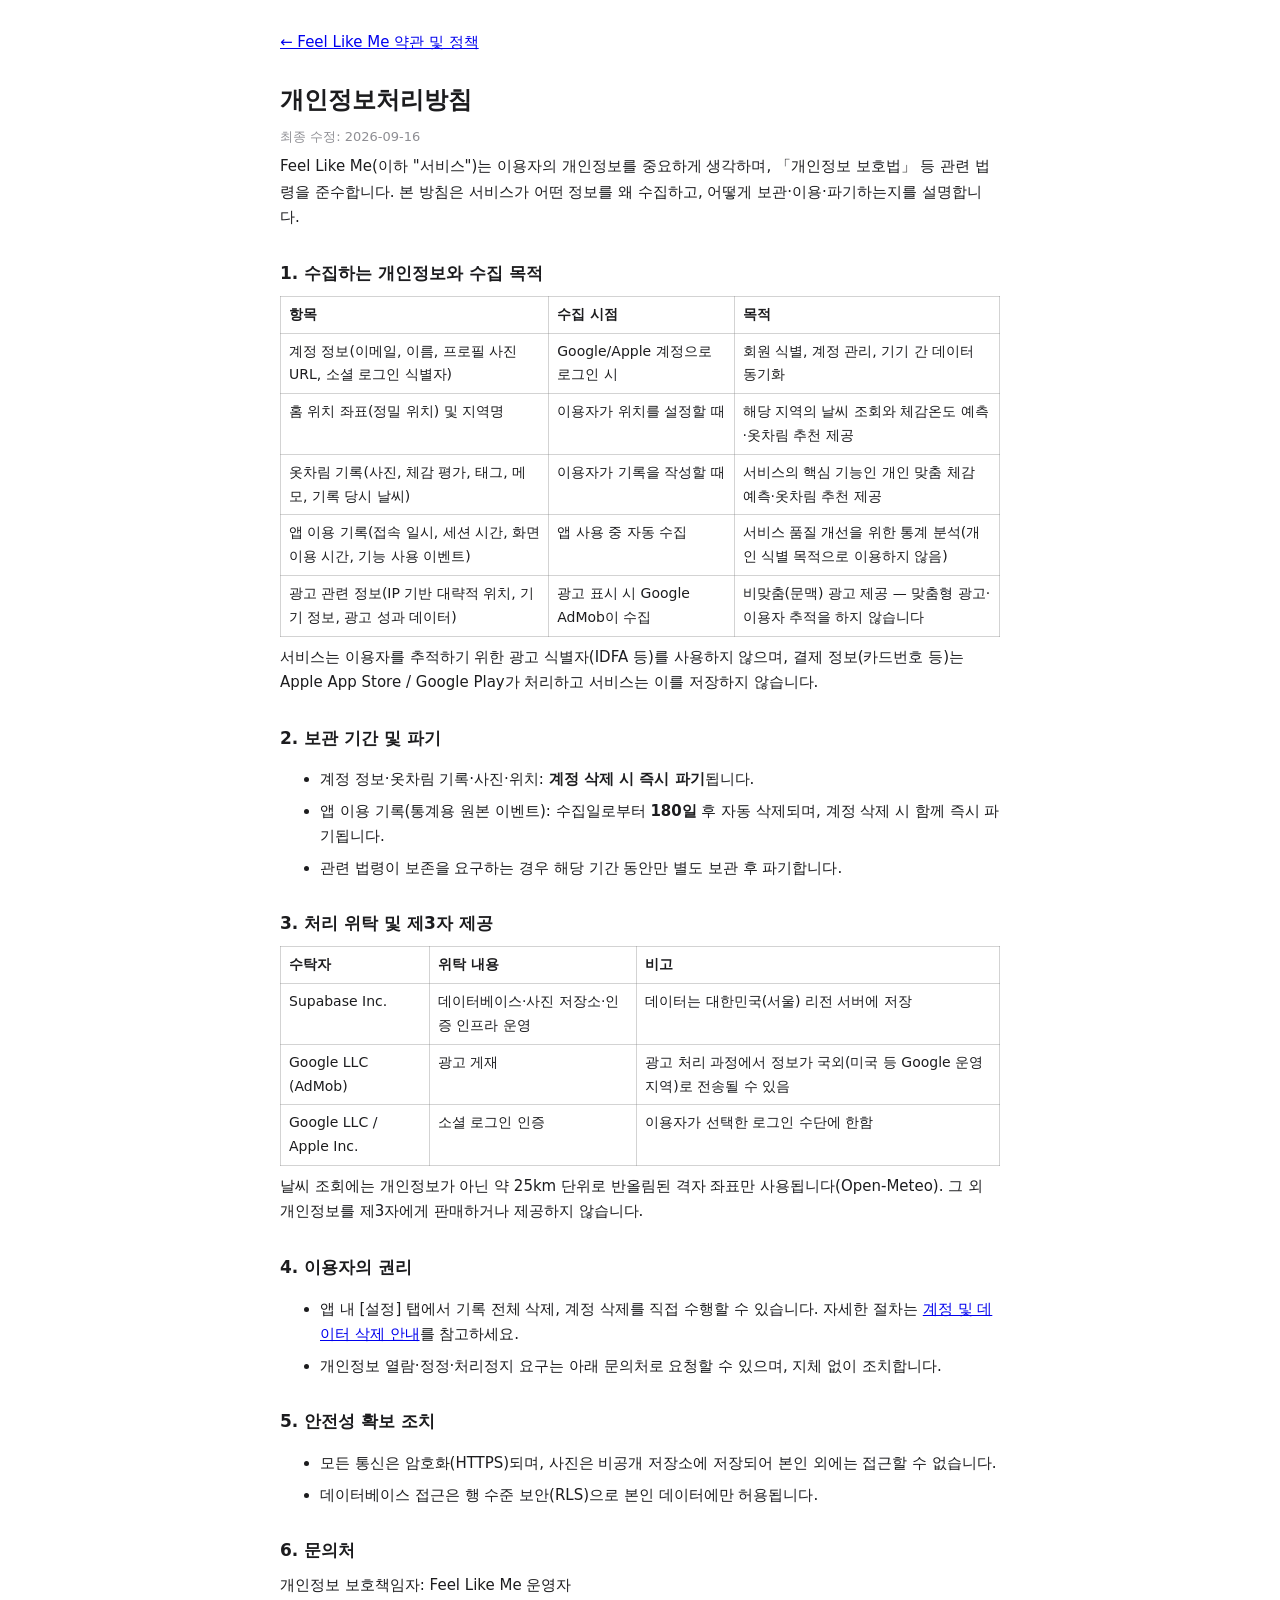
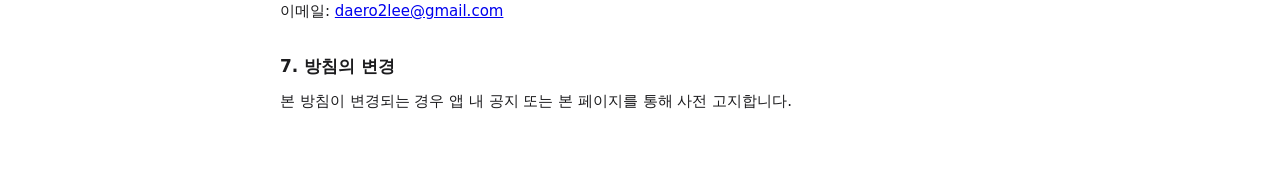
==== privacy.html @ 42bf34b6 "Feel Like Me 약관·개인정보처리방침·계정삭제 안내" ====
<!doctype html>
<html lang="ko">
<head>
<meta charset="utf-8"><meta name="viewport" content="width=device-width, initial-scale=1">
<title>Feel Like Me — 개인정보처리방침</title>
<link rel="stylesheet" href="style.css">
</head>
<body>
<p><a href="index.html">← Feel Like Me 약관 및 정책</a></p>
<h1>개인정보처리방침</h1>
<p class="meta">최종 수정: 2026-09-16</p>

<p>Feel Like Me(이하 "서비스")는 이용자의 개인정보를 중요하게 생각하며, 「개인정보 보호법」 등 관련 법령을 준수합니다. 본 방침은 서비스가 어떤 정보를 왜 수집하고, 어떻게 보관·이용·파기하는지를 설명합니다.</p>

<h2>1. 수집하는 개인정보와 수집 목적</h2>
<table>
  <tr><th>항목</th><th>수집 시점</th><th>목적</th></tr>
  <tr><td>계정 정보(이메일, 이름, 프로필 사진 URL, 소셜 로그인 식별자)</td><td>Google/Apple 계정으로 로그인 시</td><td>회원 식별, 계정 관리, 기기 간 데이터 동기화</td></tr>
  <tr><td>홈 위치 좌표(정밀 위치) 및 지역명</td><td>이용자가 위치를 설정할 때</td><td>해당 지역의 날씨 조회와 체감온도 예측·옷차림 추천 제공</td></tr>
  <tr><td>옷차림 기록(사진, 체감 평가, 태그, 메모, 기록 당시 날씨)</td><td>이용자가 기록을 작성할 때</td><td>서비스의 핵심 기능인 개인 맞춤 체감 예측·옷차림 추천 제공</td></tr>
  <tr><td>앱 이용 기록(접속 일시, 세션 시간, 화면 이용 시간, 기능 사용 이벤트)</td><td>앱 사용 중 자동 수집</td><td>서비스 품질 개선을 위한 통계 분석(개인 식별 목적으로 이용하지 않음)</td></tr>
  <tr><td>광고 관련 정보(IP 기반 대략적 위치, 기기 정보, 광고 성과 데이터)</td><td>광고 표시 시 Google AdMob이 수집</td><td>비맞춤(문맥) 광고 제공 — 맞춤형 광고·이용자 추적을 하지 않습니다</td></tr>
</table>
<p>서비스는 이용자를 추적하기 위한 광고 식별자(IDFA 등)를 사용하지 않으며, 결제 정보(카드번호 등)는 Apple App Store / Google Play가 처리하고 서비스는 이를 저장하지 않습니다.</p>

<h2>2. 보관 기간 및 파기</h2>
<ul>
  <li>계정 정보·옷차림 기록·사진·위치: <b>계정 삭제 시 즉시 파기</b>됩니다.</li>
  <li>앱 이용 기록(통계용 원본 이벤트): 수집일로부터 <b>180일</b> 후 자동 삭제되며, 계정 삭제 시 함께 즉시 파기됩니다.</li>
  <li>관련 법령이 보존을 요구하는 경우 해당 기간 동안만 별도 보관 후 파기합니다.</li>
</ul>

<h2>3. 처리 위탁 및 제3자 제공</h2>
<table>
  <tr><th>수탁자</th><th>위탁 내용</th><th>비고</th></tr>
  <tr><td>Supabase Inc.</td><td>데이터베이스·사진 저장소·인증 인프라 운영</td><td>데이터는 대한민국(서울) 리전 서버에 저장</td></tr>
  <tr><td>Google LLC (AdMob)</td><td>광고 게재</td><td>광고 처리 과정에서 정보가 국외(미국 등 Google 운영 지역)로 전송될 수 있음</td></tr>
  <tr><td>Google LLC / Apple Inc.</td><td>소셜 로그인 인증</td><td>이용자가 선택한 로그인 수단에 한함</td></tr>
</table>
<p>날씨 조회에는 개인정보가 아닌 약 25km 단위로 반올림된 격자 좌표만 사용됩니다(Open-Meteo). 그 외 개인정보를 제3자에게 판매하거나 제공하지 않습니다.</p>

<h2>4. 이용자의 권리</h2>
<ul>
  <li>앱 내 [설정] 탭에서 기록 전체 삭제, 계정 삭제를 직접 수행할 수 있습니다. 자세한 절차는 <a href="account-deletion.html">계정 및 데이터 삭제 안내</a>를 참고하세요.</li>
  <li>개인정보 열람·정정·처리정지 요구는 아래 문의처로 요청할 수 있으며, 지체 없이 조치합니다.</li>
</ul>

<h2>5. 안전성 확보 조치</h2>
<ul>
  <li>모든 통신은 암호화(HTTPS)되며, 사진은 비공개 저장소에 저장되어 본인 외에는 접근할 수 없습니다.</li>
  <li>데이터베이스 접근은 행 수준 보안(RLS)으로 본인 데이터에만 허용됩니다.</li>
</ul>

<h2>6. 문의처</h2>
<p>개인정보 보호책임자: Feel Like Me 운영자<br>
이메일: <a href="mailto:daero2lee@gmail.com">daero2lee@gmail.com</a></p>

<h2>7. 방침의 변경</h2>
<p>본 방침이 변경되는 경우 앱 내 공지 또는 본 페이지를 통해 사전 고지합니다.</p>
</body>
</html>
---- style.css ----
:root { color-scheme: light dark; }
body { max-width: 720px; margin: 0 auto; padding: 24px 20px 64px;
       font: 15px/1.7 -apple-system, system-ui, "Apple SD Gothic Neo", sans-serif;
       color: #1c1c1e; background: #fff; }
@media (prefers-color-scheme: dark) { body { color: #e5e5ea; background: #151a26; } a { color: #8ab4ff; } }
h1 { font-size: 24px; margin: 24px 0 4px; }
h2 { font-size: 17px; margin: 28px 0 8px; }
p, li { margin: 6px 0; }
table { border-collapse: collapse; width: 100%; font-size: 14px; margin: 8px 0; }
th, td { border: 1px solid rgba(128,128,128,.35); padding: 6px 8px; text-align: left; vertical-align: top; }
.meta { color: #8e8e93; font-size: 13px; }
.brand { color: #4a90d9; font-weight: 700; }
nav a { margin-right: 12px; }
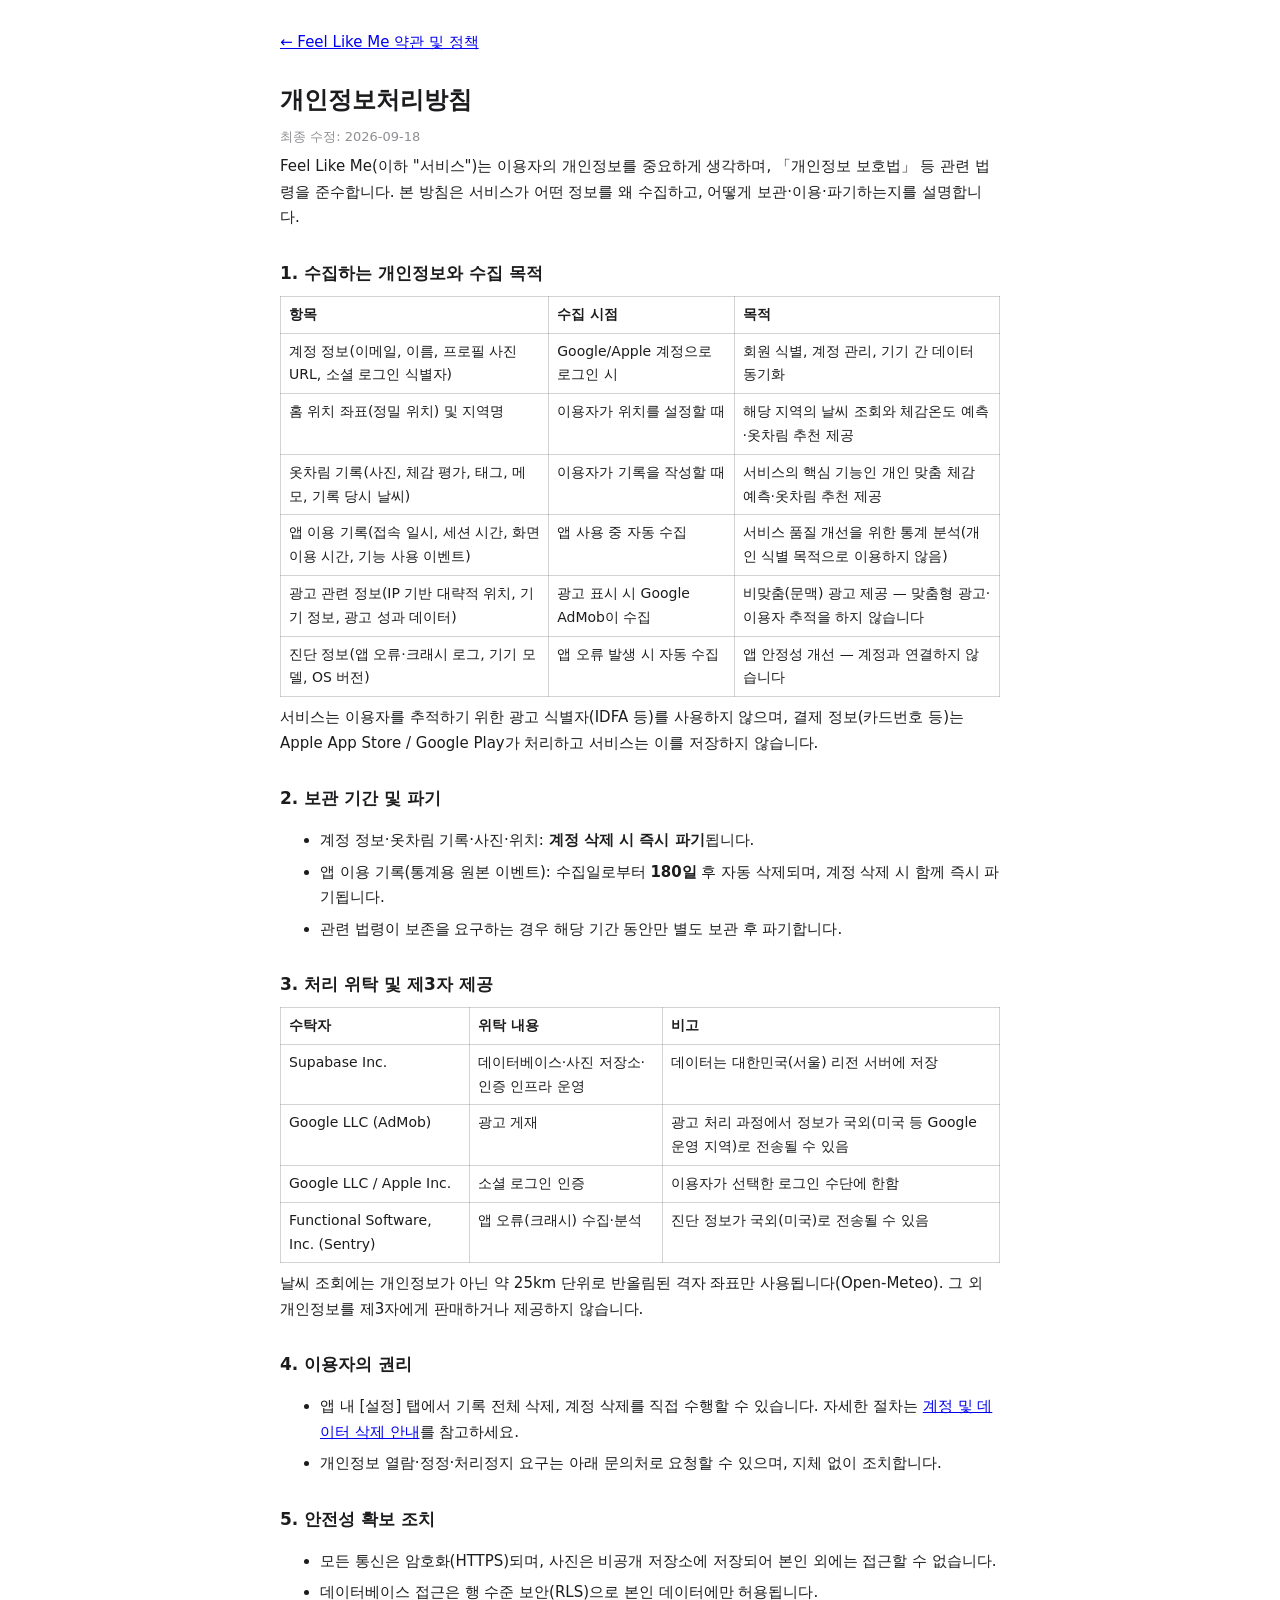
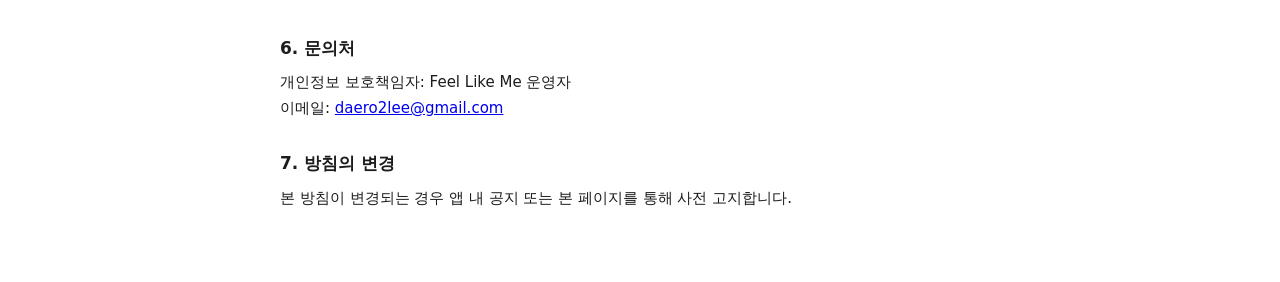
==== commit b49c8cc8: "개인정보처리방침: 진단 정보(크래시) 항목 추가" ====
--- a/privacy.html
+++ b/privacy.html
@@ -8,7 +8,7 @@
 <body>
 <p><a href="index.html">← Feel Like Me 약관 및 정책</a></p>
 <h1>개인정보처리방침</h1>
-<p class="meta">최종 수정: 2026-09-16</p>
+<p class="meta">최종 수정: 2026-09-18</p>
 
 <p>Feel Like Me(이하 "서비스")는 이용자의 개인정보를 중요하게 생각하며, 「개인정보 보호법」 등 관련 법령을 준수합니다. 본 방침은 서비스가 어떤 정보를 왜 수집하고, 어떻게 보관·이용·파기하는지를 설명합니다.</p>
 
@@ -20,6 +20,7 @@
   <tr><td>옷차림 기록(사진, 체감 평가, 태그, 메모, 기록 당시 날씨)</td><td>이용자가 기록을 작성할 때</td><td>서비스의 핵심 기능인 개인 맞춤 체감 예측·옷차림 추천 제공</td></tr>
   <tr><td>앱 이용 기록(접속 일시, 세션 시간, 화면 이용 시간, 기능 사용 이벤트)</td><td>앱 사용 중 자동 수집</td><td>서비스 품질 개선을 위한 통계 분석(개인 식별 목적으로 이용하지 않음)</td></tr>
   <tr><td>광고 관련 정보(IP 기반 대략적 위치, 기기 정보, 광고 성과 데이터)</td><td>광고 표시 시 Google AdMob이 수집</td><td>비맞춤(문맥) 광고 제공 — 맞춤형 광고·이용자 추적을 하지 않습니다</td></tr>
+  <tr><td>진단 정보(앱 오류·크래시 로그, 기기 모델, OS 버전)</td><td>앱 오류 발생 시 자동 수집</td><td>앱 안정성 개선 — 계정과 연결하지 않습니다</td></tr>
 </table>
 <p>서비스는 이용자를 추적하기 위한 광고 식별자(IDFA 등)를 사용하지 않으며, 결제 정보(카드번호 등)는 Apple App Store / Google Play가 처리하고 서비스는 이를 저장하지 않습니다.</p>
 
@@ -36,6 +37,7 @@
   <tr><td>Supabase Inc.</td><td>데이터베이스·사진 저장소·인증 인프라 운영</td><td>데이터는 대한민국(서울) 리전 서버에 저장</td></tr>
   <tr><td>Google LLC (AdMob)</td><td>광고 게재</td><td>광고 처리 과정에서 정보가 국외(미국 등 Google 운영 지역)로 전송될 수 있음</td></tr>
   <tr><td>Google LLC / Apple Inc.</td><td>소셜 로그인 인증</td><td>이용자가 선택한 로그인 수단에 한함</td></tr>
+  <tr><td>Functional Software, Inc. (Sentry)</td><td>앱 오류(크래시) 수집·분석</td><td>진단 정보가 국외(미국)로 전송될 수 있음</td></tr>
 </table>
 <p>날씨 조회에는 개인정보가 아닌 약 25km 단위로 반올림된 격자 좌표만 사용됩니다(Open-Meteo). 그 외 개인정보를 제3자에게 판매하거나 제공하지 않습니다.</p>
 
